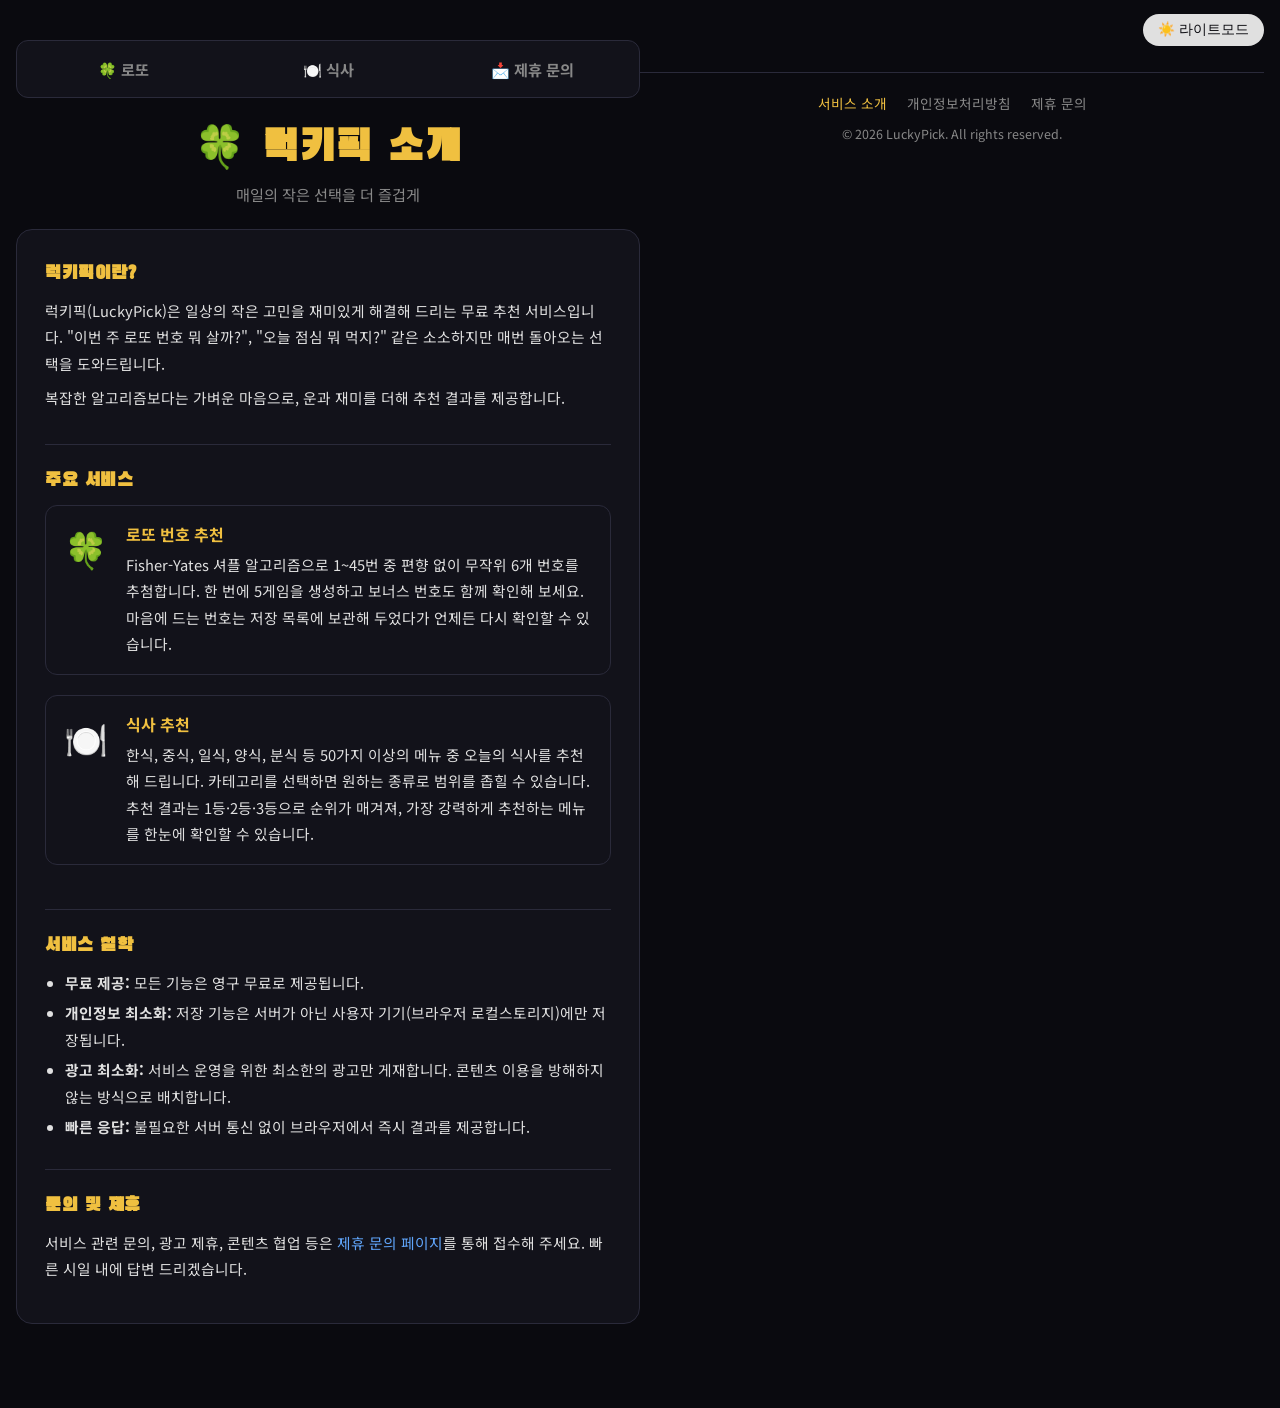
==== about.html @ 9562d96a "AdSense 심사 통과 최적화: 필수 페이지 및 메타 정보 추가 - about.html: 서비스 소개 페이지 신규 생성 - privacy.html: 개인정보처리방침 신규 생성 (" ====
<!DOCTYPE html>
<html lang="ko" data-theme="dark">
<head>
  <meta charset="UTF-8">
  <meta name="viewport" content="width=device-width, initial-scale=1.0">
  <title>서비스 소개 | 럭키픽 (LuckyPick)</title>
  <meta name="description" content="럭키픽(LuckyPick)은 로또 번호 추천과 오늘의 식사 메뉴 추천을 제공하는 무료 서비스입니다. 매일의 작은 선택을 더 즐겁게 만들어 드립니다.">
  <link rel="preconnect" href="https://fonts.googleapis.com">
  <link href="https://fonts.googleapis.com/css2?family=Black+Han+Sans&family=Noto+Sans+KR:wght@400;700&display=swap" rel="stylesheet">
  <link href="common.css" rel="stylesheet">
  <link href="policy.css" rel="stylesheet">
</head>
<body>

  <button id="theme-toggle">☀️ 라이트모드</button>

  <div class="wrapper">
    <nav class="site-nav">
      <a href="index.html">🍀 로또</a>
      <a href="meal.html">🍽️ 식사</a>
      <a href="contact.html">📩 제휴 문의</a>
    </nav>

    <header>
      <h1>🍀 럭키픽 소개</h1>
      <p class="subtitle">매일의 작은 선택을 더 즐겁게</p>
    </header>

    <div class="policy-card">

      <section>
        <h2>럭키픽이란?</h2>
        <p>럭키픽(LuckyPick)은 일상의 작은 고민을 재미있게 해결해 드리는 무료 추천 서비스입니다. "이번 주 로또 번호 뭐 살까?", "오늘 점심 뭐 먹지?" 같은 소소하지만 매번 돌아오는 선택을 도와드립니다.</p>
        <p>복잡한 알고리즘보다는 가벼운 마음으로, 운과 재미를 더해 추천 결과를 제공합니다.</p>
      </section>

      <section>
        <h2>주요 서비스</h2>

        <div class="about-feature">
          <div class="feature-icon">🍀</div>
          <div class="feature-body">
            <h3>로또 번호 추천</h3>
            <p>Fisher-Yates 셔플 알고리즘으로 1~45번 중 편향 없이 무작위 6개 번호를 추첨합니다. 한 번에 5게임을 생성하고 보너스 번호도 함께 확인해 보세요. 마음에 드는 번호는 저장 목록에 보관해 두었다가 언제든 다시 확인할 수 있습니다.</p>
          </div>
        </div>

        <div class="about-feature">
          <div class="feature-icon">🍽️</div>
          <div class="feature-body">
            <h3>식사 추천</h3>
            <p>한식, 중식, 일식, 양식, 분식 등 50가지 이상의 메뉴 중 오늘의 식사를 추천해 드립니다. 카테고리를 선택하면 원하는 종류로 범위를 좁힐 수 있습니다. 추천 결과는 1등·2등·3등으로 순위가 매겨져, 가장 강력하게 추천하는 메뉴를 한눈에 확인할 수 있습니다.</p>
          </div>
        </div>

      </section>

      <section>
        <h2>서비스 철학</h2>
        <ul>
          <li><strong>무료 제공:</strong> 모든 기능은 영구 무료로 제공됩니다.</li>
          <li><strong>개인정보 최소화:</strong> 저장 기능은 서버가 아닌 사용자 기기(브라우저 로컬스토리지)에만 저장됩니다.</li>
          <li><strong>광고 최소화:</strong> 서비스 운영을 위한 최소한의 광고만 게재합니다. 콘텐츠 이용을 방해하지 않는 방식으로 배치합니다.</li>
          <li><strong>빠른 응답:</strong> 불필요한 서버 통신 없이 브라우저에서 즉시 결과를 제공합니다.</li>
        </ul>
      </section>

      <section>
        <h2>문의 및 제휴</h2>
        <p>서비스 관련 문의, 광고 제휴, 콘텐츠 협업 등은 <a href="contact.html">제휴 문의 페이지</a>를 통해 접수해 주세요. 빠른 시일 내에 답변 드리겠습니다.</p>
      </section>

    </div>
  </div>

  <footer class="site-footer">
    <div class="footer-links">
      <a href="about.html" class="active">서비스 소개</a>
      <a href="privacy.html">개인정보처리방침</a>
      <a href="contact.html">제휴 문의</a>
    </div>
    <p class="footer-copy">© 2026 LuckyPick. All rights reserved.</p>
  </footer>

  <script src="common.js"></script>
</body>
</html>
---- common.css ----
/* ===== 공통 테마 변수 ===== */
[data-theme="dark"] {
  --bg: #0a0a0f;
  --card-bg: #12121a;
  --card-border: #2a2a3a;
  --text: #e0e0e0;
  --text-sub: #888;
  --title-color: #f0c040;
  --btn-primary-bg: linear-gradient(135deg, #f0c040, #ff6b35);
  --btn-primary-text: #0a0a0f;
  --btn-save-bg: #1a3a2a;
  --btn-save-border: #2a6a4a;
  --btn-save-text: #4ade80;
  --btn-clear-bg: #3a1a1a;
  --btn-clear-border: #6a2a2a;
  --btn-clear-text: #f87171;
  --tab-bg: #12121a;
  --tab-active-bg: #f0c040;
  --tab-active-text: #0a0a0f;
  --tab-text: #888;
  --toggle-bg: #e0e0e0;
  --toggle-text: #0a0a0f;
  --nav-bg: #12121a;
  --nav-border: #2a2a3a;
  --nav-text: #888;
  --nav-active-text: #f0c040;
}

[data-theme="light"] {
  --bg: #f4f4f8;
  --card-bg: #ffffff;
  --card-border: #ddd;
  --text: #1a1a2e;
  --text-sub: #666;
  --title-color: #c4920a;
  --btn-primary-bg: linear-gradient(135deg, #f0c040, #ff6b35);
  --btn-primary-text: #fff;
  --btn-save-bg: #e8f8ee;
  --btn-save-border: #4ade80;
  --btn-save-text: #16a34a;
  --btn-clear-bg: #fee2e2;
  --btn-clear-border: #f87171;
  --btn-clear-text: #dc2626;
  --tab-bg: #e4e4ec;
  --tab-active-bg: #f0c040;
  --tab-active-text: #1a1a2e;
  --tab-text: #555;
  --toggle-bg: #1a1a2e;
  --toggle-text: #fff;
  --nav-bg: #ffffff;
  --nav-border: #ddd;
  --nav-text: #888;
  --nav-active-text: #c4920a;
}

/* ===== 리셋 ===== */
*, *::before, *::after { box-sizing: border-box; margin: 0; padding: 0; }

body {
  font-family: 'Noto Sans KR', sans-serif;
  background: var(--bg);
  color: var(--text);
  min-height: 100vh;
  display: flex;
  justify-content: center;
  padding: 40px 16px 60px;
  transition: background 0.3s, color 0.3s;
}

/* ===== 테마 토글 ===== */
#theme-toggle {
  position: fixed;
  top: 14px;
  right: 16px;
  padding: 7px 15px;
  border-radius: 20px;
  border: none;
  background: var(--toggle-bg);
  color: var(--toggle-text);
  font-size: 0.85rem;
  cursor: pointer;
  z-index: 100;
  transition: background 0.3s, color 0.3s;
}

/* ===== 레이아웃 ===== */
.wrapper {
  width: 100%;
  max-width: 700px;
}

/* ===== 네비게이션 ===== */
.site-nav {
  display: flex;
  gap: 8px;
  background: var(--nav-bg);
  border: 1px solid var(--nav-border);
  border-radius: 12px;
  padding: 8px;
  margin-bottom: 24px;
}

.site-nav a {
  flex: 1;
  text-align: center;
  padding: 9px;
  border-radius: 8px;
  text-decoration: none;
  color: var(--nav-text);
  font-weight: 700;
  font-size: 0.95rem;
  transition: background 0.2s, color 0.2s;
}

.site-nav a.active {
  background: var(--tab-active-bg);
  color: var(--tab-active-text);
}

/* ===== 헤더 ===== */
header {
  text-align: center;
  margin-bottom: 24px;
}

h1 {
  font-family: 'Black Han Sans', sans-serif;
  font-size: clamp(1.8rem, 5vw, 2.6rem);
  color: var(--title-color);
  letter-spacing: 2px;
}

.subtitle {
  margin-top: 8px;
  color: var(--text-sub);
  font-size: 0.95rem;
}

/* ===== 탭 ===== */
.tabs {
  display: flex;
  background: var(--tab-bg);
  border-radius: 12px;
  padding: 4px;
  margin-bottom: 20px;
  gap: 4px;
}

.tab {
  flex: 1;
  padding: 10px;
  border: none;
  border-radius: 9px;
  background: transparent;
  color: var(--tab-text);
  font-size: 0.95rem;
  cursor: pointer;
  transition: background 0.2s, color 0.2s;
}

.tab.active {
  background: var(--tab-active-bg);
  color: var(--tab-active-text);
  font-weight: 700;
}

/* ===== 탭 콘텐츠 ===== */
.tab-content { display: none; }
.tab-content.active { display: block; }

/* ===== 버튼 ===== */
.actions {
  display: flex;
  gap: 10px;
  margin-top: 16px;
}

.actions button {
  flex: 1;
  padding: 13px;
  border-radius: 10px;
  border: none;
  font-size: 1rem;
  font-weight: 700;
  cursor: pointer;
  transition: opacity 0.2s, transform 0.1s;
  font-family: 'Noto Sans KR', sans-serif;
}

.actions button:active { transform: scale(0.97); }

#pick-btn {
  background: var(--btn-primary-bg);
  color: var(--btn-primary-text);
}

#save-btn {
  background: var(--btn-save-bg);
  border: 1px solid var(--btn-save-border);
  color: var(--btn-save-text);
}

#clear-btn {
  background: var(--btn-clear-bg);
  border: 1px solid var(--btn-clear-border);
  color: var(--btn-clear-text);
}

/* ===== 카드 ===== */
.game-card, .meal-card {
  background: var(--card-bg);
  border: 1px solid var(--card-border);
  border-radius: 14px;
  padding: 18px 20px;
  margin-bottom: 12px;
  animation: slideIn 0.35s ease both;
}

@keyframes slideIn {
  from { opacity: 0; transform: translateY(14px); }
  to   { opacity: 1; transform: translateY(0); }
}

/* ===== 저장 목록 ===== */
.saved-item {
  background: var(--card-bg);
  border: 1px solid var(--card-border);
  border-radius: 12px;
  padding: 14px 16px;
  margin-bottom: 10px;
}

.saved-meta {
  font-size: 0.78rem;
  color: var(--text-sub);
  margin-bottom: 10px;
}

.empty-msg {
  text-align: center;
  color: var(--text-sub);
  padding: 40px 0;
}

/* ===== 푸터 ===== */
[data-theme="dark"]  { --footer-bg: #0d0d18; --footer-border: #2a2a3a; --footer-link: #888; --footer-link-hover: #f0c040; }
[data-theme="light"] { --footer-bg: #ececf4; --footer-border: #d0d0de; --footer-link: #888; --footer-link-hover: #c4920a; }

.site-footer {
  width: 100%;
  max-width: 700px;
  margin: 32px auto 0;
  padding: 20px 0 40px;
  border-top: 1px solid var(--footer-border);
  text-align: center;
}

.footer-links {
  display: flex;
  justify-content: center;
  flex-wrap: wrap;
  gap: 6px 20px;
  margin-bottom: 12px;
}

.footer-links a {
  font-size: 0.85rem;
  color: var(--footer-link);
  text-decoration: none;
  transition: color 0.2s;
}

.footer-links a:hover,
.footer-links a.active {
  color: var(--footer-link-hover);
}

.footer-copy {
  font-size: 0.78rem;
  color: var(--text-sub);
}

/* ===== 콘텐츠 설명 박스 ===== */
.info-box {
  background: var(--card-bg);
  border: 1px solid var(--card-border);
  border-radius: 12px;
  padding: 16px 20px;
  margin-bottom: 16px;
  font-size: 0.9rem;
  line-height: 1.7;
  color: var(--text-sub);
}

.info-box strong {
  color: var(--text);
}
---- policy.css ----
/* ===== 정책/소개 페이지 전용 스타일 ===== */

[data-theme="dark"] {
  --section-border: #2a2a3a;
  --h2-color: #f0c040;
  --h3-color: #aaa;
  --link-color: #60a5fa;
  --link-hover: #93c5fd;
}

[data-theme="light"] {
  --section-border: #e0e0ea;
  --h2-color: #c4920a;
  --h3-color: #555;
  --link-color: #2563eb;
  --link-hover: #1d4ed8;
}

.policy-card {
  background: var(--card-bg);
  border: 1px solid var(--card-border);
  border-radius: 16px;
  padding: 32px 28px;
  animation: slideIn 0.35s ease both;
  margin-bottom: 24px;
}

section {
  padding-bottom: 24px;
  margin-bottom: 24px;
  border-bottom: 1px solid var(--section-border);
}

section:last-child {
  border-bottom: none;
  margin-bottom: 0;
  padding-bottom: 0;
}

.policy-card h2 {
  font-family: 'Black Han Sans', sans-serif;
  font-size: 1.2rem;
  color: var(--h2-color);
  margin-bottom: 12px;
  letter-spacing: 0.5px;
}

.policy-card h3 {
  font-size: 0.95rem;
  font-weight: 700;
  color: var(--h3-color);
  margin: 12px 0 6px;
}

.policy-card p {
  font-size: 0.92rem;
  line-height: 1.8;
  color: var(--text);
  margin-bottom: 8px;
}

.policy-card ul {
  padding-left: 20px;
  margin-top: 8px;
}

.policy-card ul li {
  font-size: 0.92rem;
  line-height: 1.8;
  color: var(--text);
  margin-bottom: 4px;
}

.policy-card a {
  color: var(--link-color);
  text-decoration: none;
}

.policy-card a:hover {
  color: var(--link-hover);
  text-decoration: underline;
}

/* ===== About 페이지 피처 블록 ===== */
.about-feature {
  display: flex;
  gap: 16px;
  margin-bottom: 20px;
  padding: 16px;
  border: 1px solid var(--section-border);
  border-radius: 12px;
}

.feature-icon {
  font-size: 2.2rem;
  min-width: 48px;
  text-align: center;
}

.feature-body h3 {
  font-size: 1rem;
  font-weight: 700;
  color: var(--h2-color);
  margin-bottom: 6px;
  margin-top: 0;
}

.feature-body p {
  margin-bottom: 0;
}
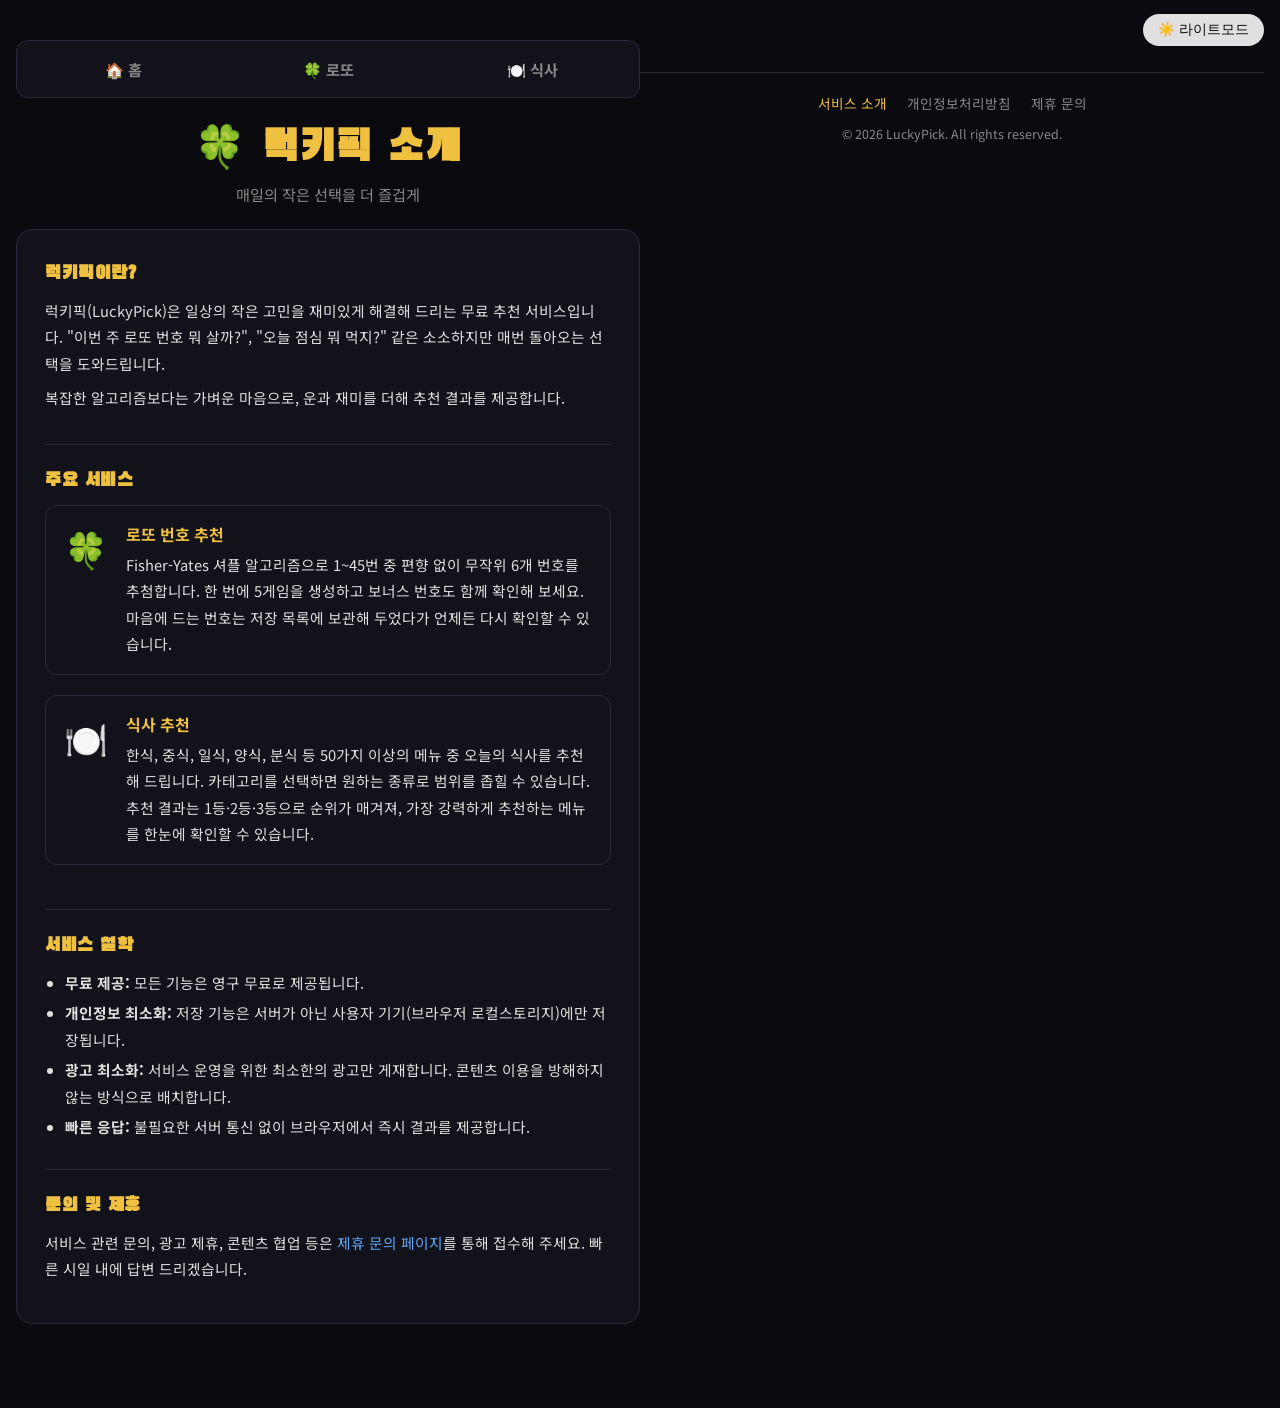
==== commit 82ef8160: "Add Overview home page and restructure navigation - overview.html: 랜딩 페이지 (결정장애 콘셉트, 서비스 카드, 특징 그리드)" ====
--- a/about.html
+++ b/about.html
@@ -16,9 +16,9 @@
 
   <div class="wrapper">
     <nav class="site-nav">
+      <a href="overview.html">🏠 홈</a>
       <a href="index.html">🍀 로또</a>
       <a href="meal.html">🍽️ 식사</a>
-      <a href="contact.html">📩 제휴 문의</a>
     </nav>
 
     <header>
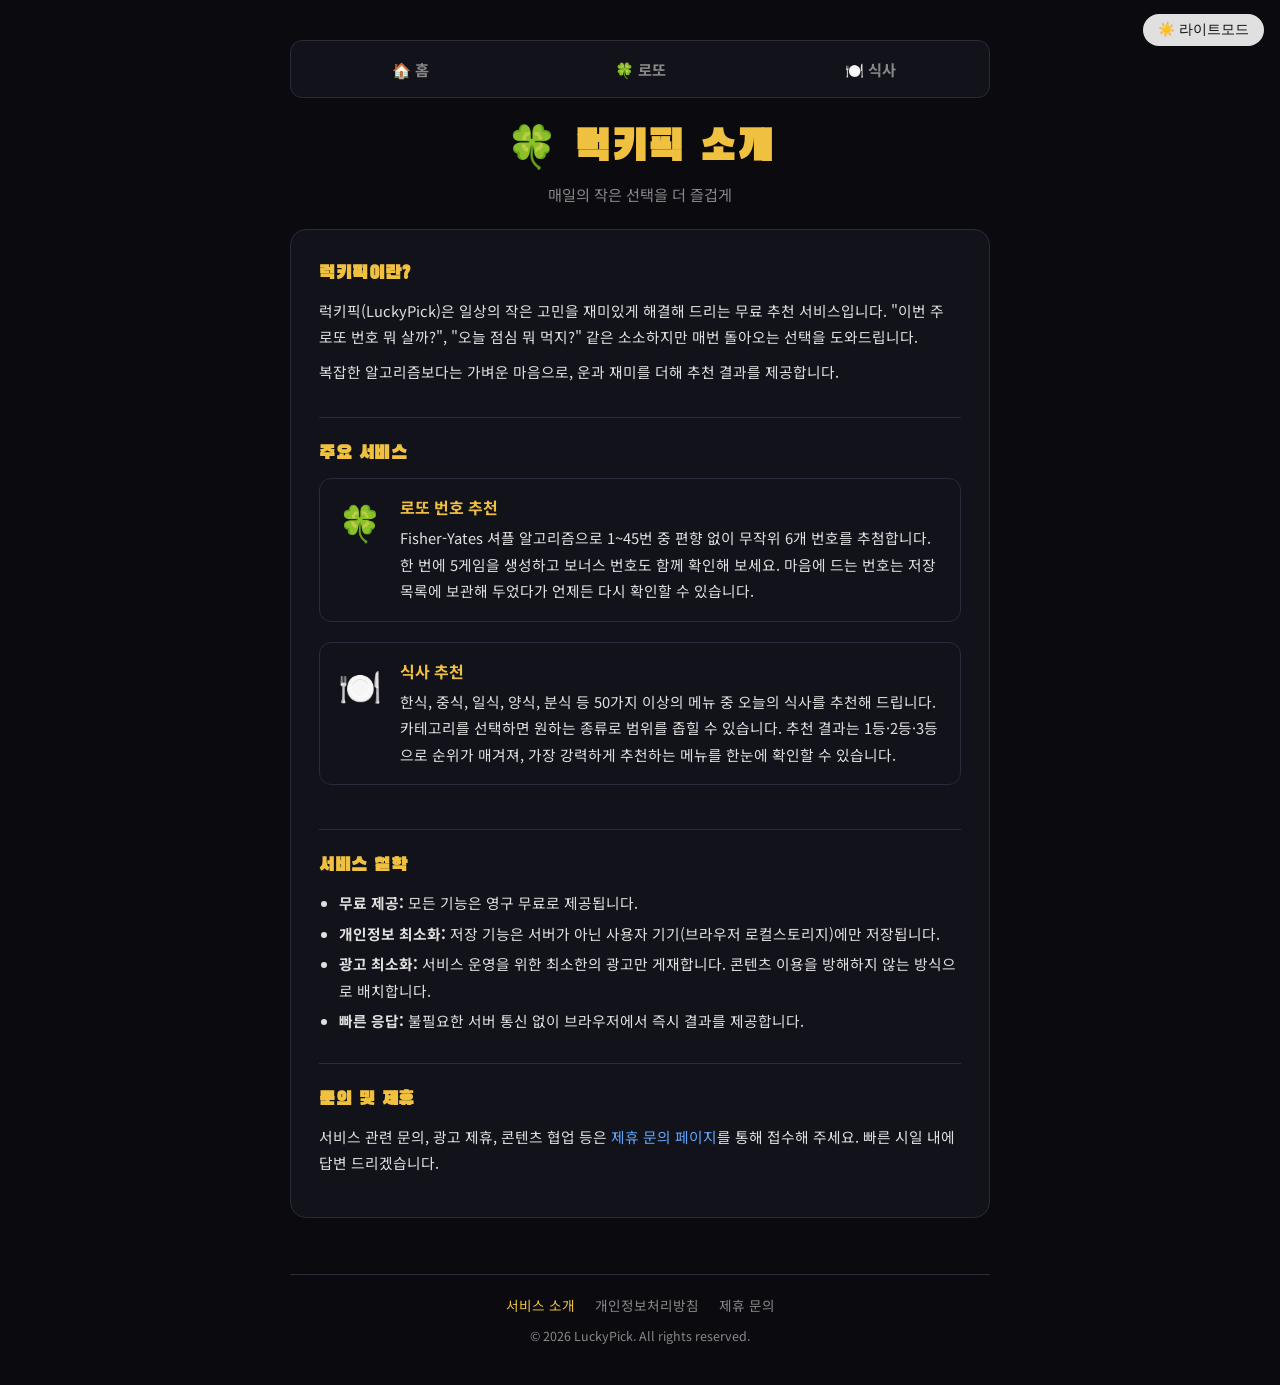
==== commit dc21439f: "Set overview as default homepage and fix footer position - index.html: 홈(overview) 페이지로 변경 (기본 진입점) " ====
--- a/about.html
+++ b/about.html
@@ -16,7 +16,7 @@
 
   <div class="wrapper">
     <nav class="site-nav">
-      <a href="overview.html">🏠 홈</a>
+      <a href="index.html">🏠 홈</a>
       <a href="index.html">🍀 로또</a>
       <a href="meal.html">🍽️ 식사</a>
     </nav>
--- a/common.css
+++ b/common.css
@@ -62,8 +62,9 @@
   color: var(--text);
   min-height: 100vh;
   display: flex;
-  justify-content: center;
-  padding: 40px 16px 60px;
+  flex-direction: column;
+  align-items: center;
+  padding: 40px 16px 0;
   transition: background 0.3s, color 0.3s;
 }
 
@@ -87,6 +88,7 @@
 .wrapper {
   width: 100%;
   max-width: 700px;
+  flex: 1;
 }
 
 /* ===== 네비게이션 ===== */
@@ -249,8 +251,8 @@
 .site-footer {
   width: 100%;
   max-width: 700px;
-  margin: 32px auto 0;
-  padding: 20px 0 40px;
+  margin-top: 32px;
+  padding: 20px 16px 40px;
   border-top: 1px solid var(--footer-border);
   text-align: center;
 }
